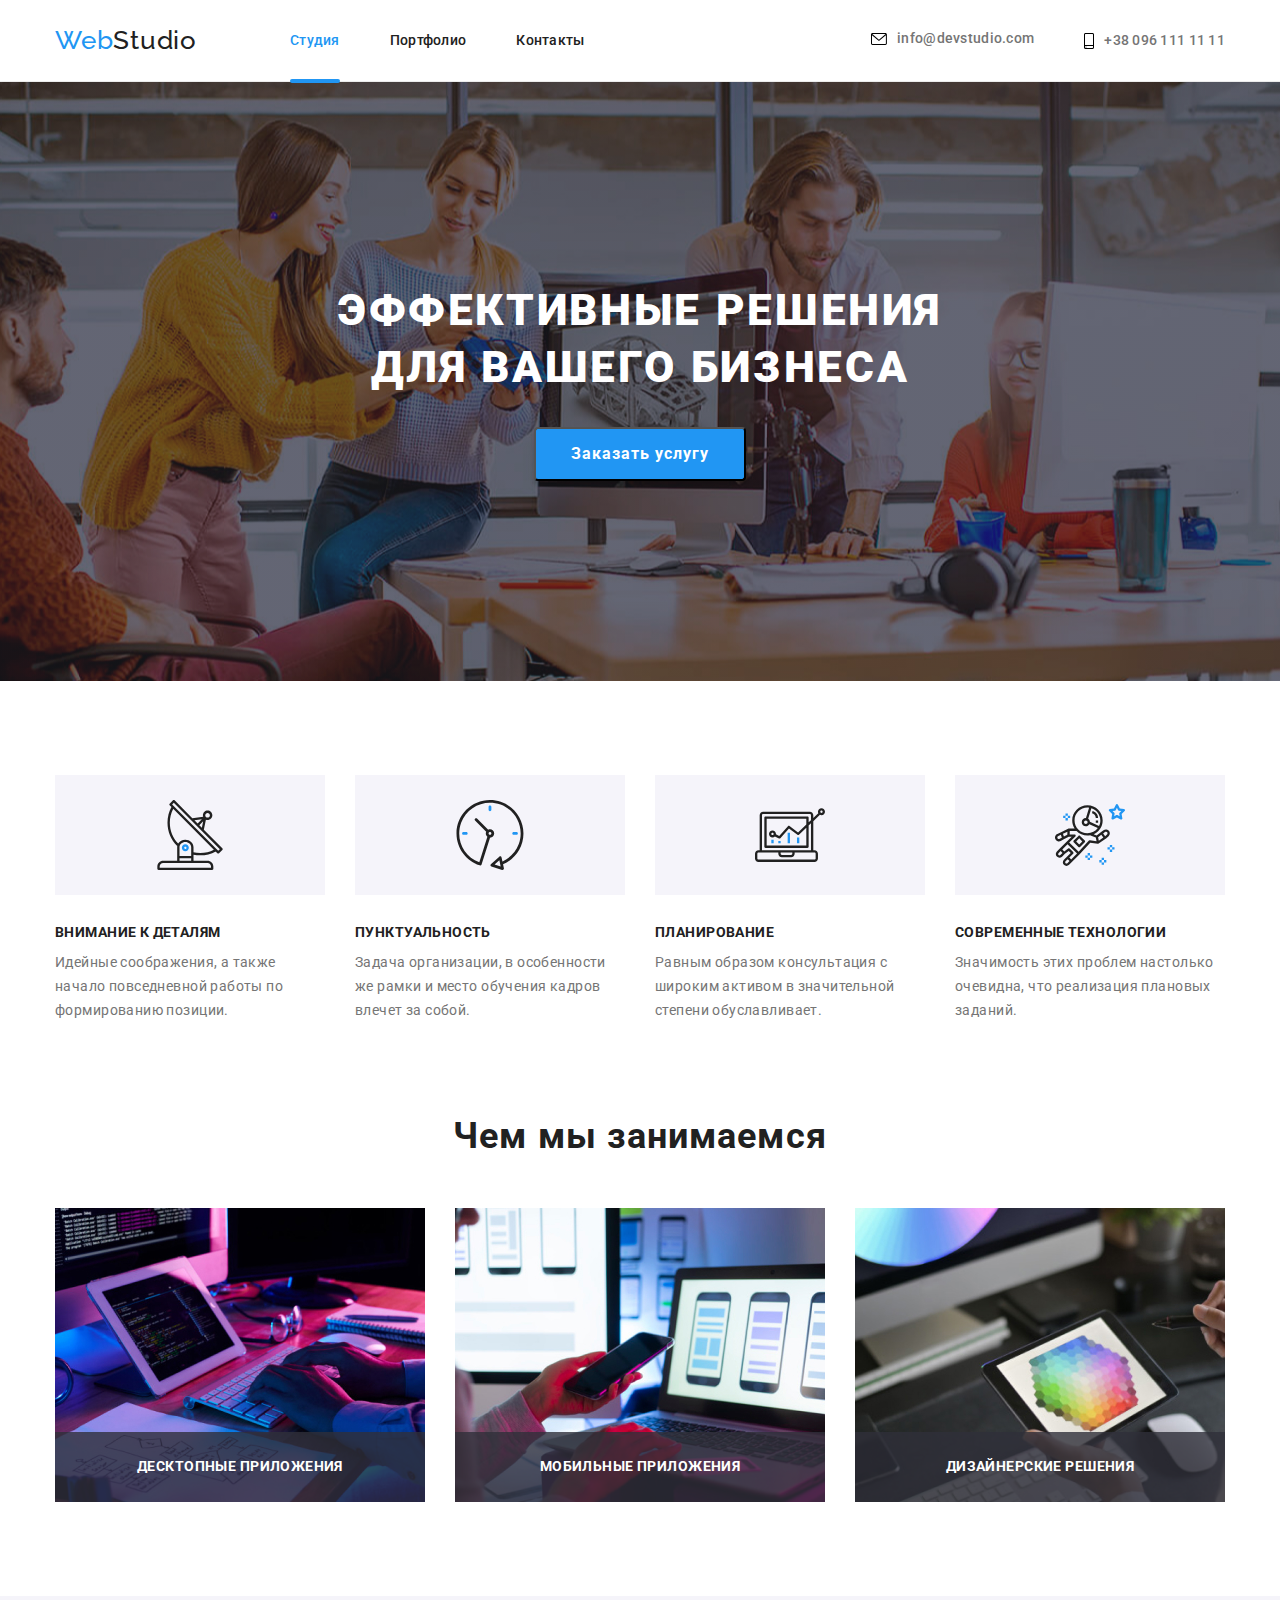
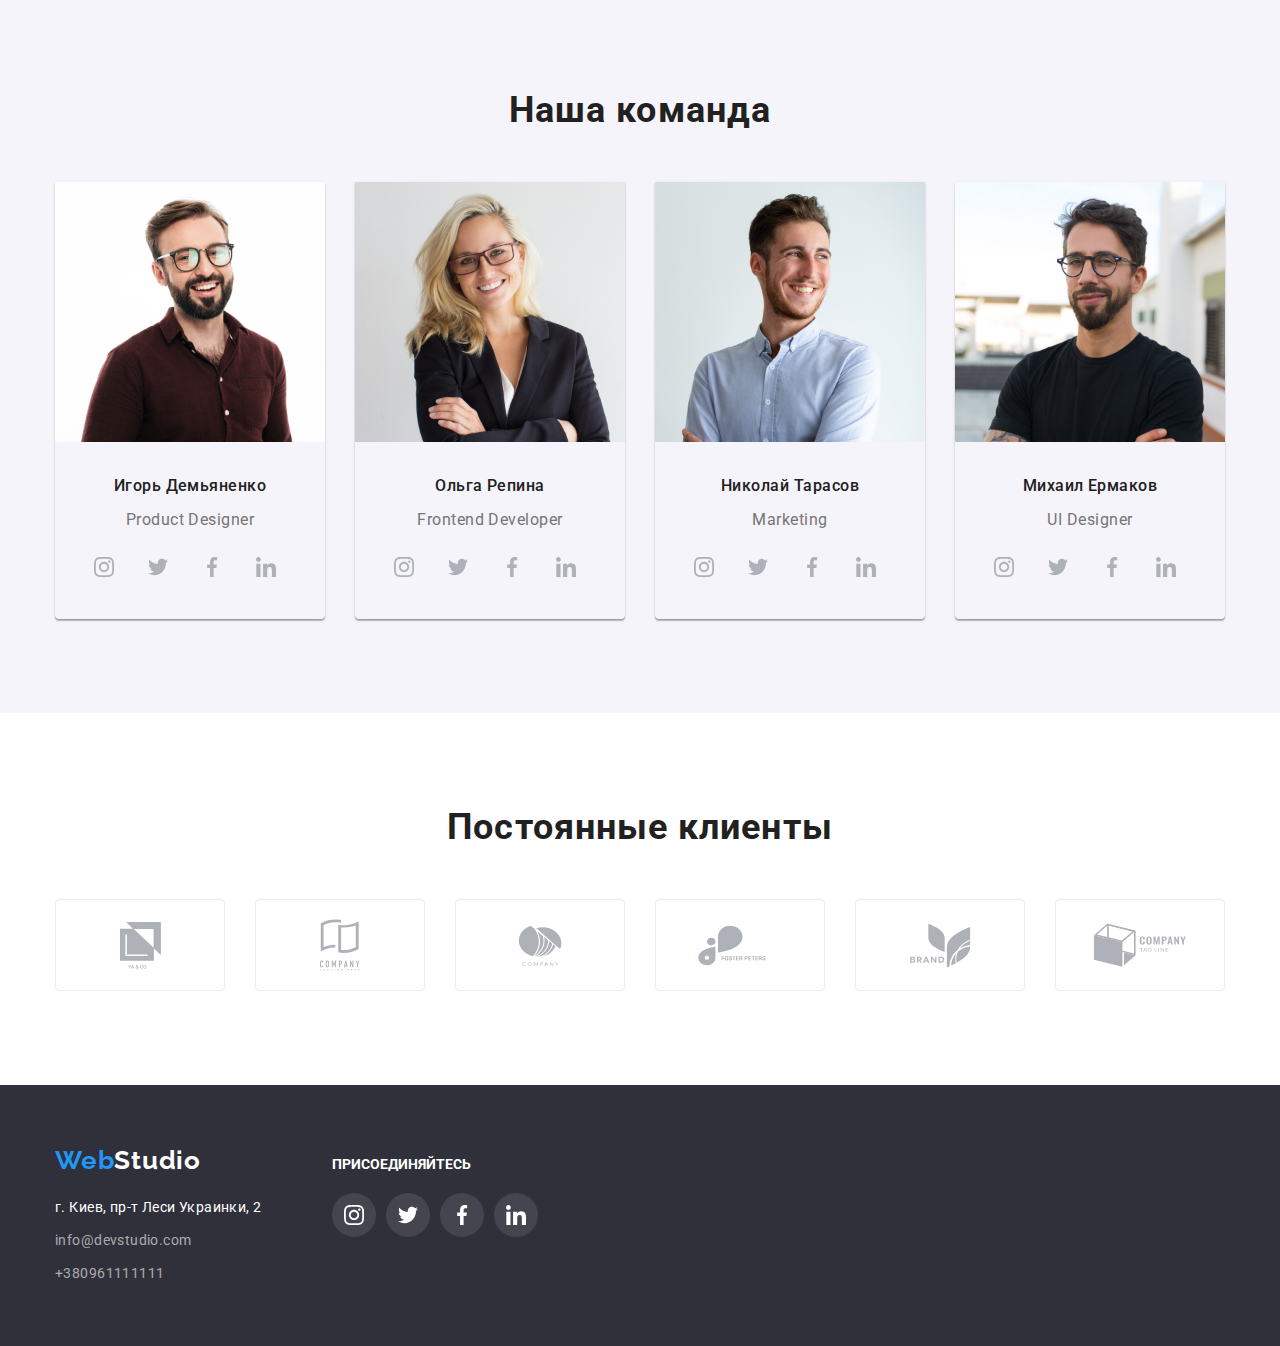
==== index.html @ 4a5f2ea4 "copy" ====
<!DOCTYPE html>
<html lang="ru">
<head>
    <meta charset="UTF-8">
    <meta http-equiv="X-UA-Compatible" content="IE=edge">
    <meta name="viewport" content="width=device-width, initial-scale=1.0">
    <title>Document</title>
    <link rel="stylesheet" href="./modern-normalize.css"/>
<link rel="preconnect" href="https://fonts.googleapis.com">
<link rel="preconnect" href="https://fonts.gstatic.com" crossorigin>
<link href="https://fonts.googleapis.com/css2?family=Raleway:wght@700&family=Roboto:wght@400;500;700;900&display=swap"
    rel="stylesheet">
    <link rel="stylesheet" href="./css/styles.css"/>
</head>
<body>
    <!-- Page header -->
        <header class="header-nav ">
            <div class="container-nav">
                <nav class="nav-site">
                    <a href="/" class="name"><span class="name-web">Web</span>Studio</a> 
                    <ul class="ul-box list-none">
                        <li class="nav-li line"><a href="./index.html" class="nav-link"><span class="stay">Студия</span></a></li>
                        <li class="nav-li"><a href="./portfolio.html" class="nav-link">Портфолио</a></li>
                        <li class="nav-li"><a href="" class="nav-link">Контакты</a></li>
                    </ul>
                </nav>
                        <ul class="nav-contact list-none">
                            <li class="contact-li">
                                <a href="mailto:info@devstudio.com" class="nav-contact-info">
                                    <svg class="icon-envelope">
                                <use href="./images/icons.svg#icon-envelope"></use>
                            </svg>info@devstudio.com</a>
                            </li>
                            <li class="contact-li">
                                <a href="tel:+380961111111" class="nav-contact-info">
                                    <svg class="icon-smartphone">
                                    <use href="./images/icons.svg#icon-smartphone"></use>
                                    </svg>+38 096 111 11 11</a>
                            </li>
                        </ul>
            </div>
        </header>
    <!-- Section-back-ground-title -->
    <main>
       
        <section class="background-desk">
            <h1 class="heading">Эффективные решения для вашего бизнеса</h1>
            <button type="button" class="head-button" data-modal-open>Заказать услугу</button>
        
                <div class="backdrop is-hidden" data-modal>
                    <div class="modal">
                        <button data-modal-close type="button" class="modal-button">&#xd7</button>
                    </div>
                    </div>
        </section>
       
    <!-- Section-our-work -->
            <section class="about-work">
                <div class="container">
                  
                    <h2 class="visually-hidden">Особенности</h2>
                        <ul class="list-none paragraph-list">
                            <li class="paragraph-work">
                                <div class="icon-box">
                                    <svg height="70px" width="70px">
                                        <use href="./images/icons.svg#icon-antenna"></use>
                                    </svg>
                                </div>
                                <h3 class="paragraph-name">Внимание к деталям</h3>
                                <p class="paragraph-team">Идейные соображения, а также начало повседневной работы по формированию позиции.</p>
                            </li>
                            <li class="paragraph-work">
                                <div class="icon-box">
                                    <svg height="70px" width="70px">
                                        <use href="./images/icons.svg#icon-clock"></use>
                                    </svg>
                                </div>
                                <h3 class="paragraph-name">Пунктуальность</h3>
                                <p class="paragraph-team">Задача организации, в особенности же рамки и место обучения кадров влечет за собой.</p>
                            </li>
                            <li class="paragraph-work">
                                <div class="icon-box">
                                    <svg height="70px" width="70px">
                                        <use href="./images/icons.svg#icon-diagram"></use>
                                    </svg>
                                </div>
                                <h3 class="paragraph-name">Планирование</h3>
                                <p class="paragraph-team">Равным образом консультация с широким активом в значительной степени обуславливает.</p></li>
                            <li class="paragraph-work">
                                <div class="icon-box">
                                    <svg height="70px" width="70px">
                                        <use href="./images/icons.svg#icon-astronaut"></use>
                                    </svg>
                                </div>
                                <h3 class="paragraph-name">Современные технологии</h3>
                                <p class="paragraph-team">Значимость этих проблем настолько очевидна, что реализация плановых заданий.</p></li>
                        </ul>
                </div>
            </section>
            <section class="image-work">
                <div class="container">
                    <h2 class="second-heading">Чем мы занимаемся</h2>
                        <ul class="list-none all-image">
                            <li class="image"><img src="./images/img11.jpg" alt="печатать на клавиатуре" width="370">
                                <h3 class="work-title">Десктопные приложения</h3>
                            </li>
                            <li class="image"><img src="./images/img12.jpg" alt="телефон и ноутбук" width="370">
                                <h3 class="work-title">Мобильные приложения</h3>
                            </li>
                            <li class="image"><img src="./images/img13.jpg" alt="планшет в руке" width="370">
                                <h3 class="work-title">Дизайнерские решения</h3>
                            </li>
                        </ul>
                </div>
            </section>     
        
    <!-- Section-our-team -->
    <section class="team">
           <div class="container">
            <h2 class="second-heading">Наша команда</h2>
                <ul class="list-none workers">
                    <li class="people-box">
                        <img src="./images/img21.jpg" alt="мужчина в очках" width="270">
                        <div class="people">
                            <h3 class="user">Игорь Демьяненко</h3> 
                            <p class="user-work">Product Designer</p>
                              <ul class="list-none icon-ul">
                                <li class="icon-item">
                                      <a class="icon-link" href="">
                                        <svg class="icon-svg" width="20px" height="20px">
                                          <use href="./images/icons.svg#icon-instagram"></use>
                                        </svg>
                                      </a>
                                </li>
                                <li class="icon-item">
                                    <a class="icon-link" href="">
                                        <svg class="icon-svg" width="20px" height="20px">
                                            <use href="./images/icons.svg#icon-twitter"></use>
                                        </svg>
                                    </a>
                                </li>
                                <li class="icon-item">
                                    <a class="icon-link" href="">
                                        <svg class="icon-svg" width="20px" height="20px">
                                            <use href="./images/icons.svg#icon-facebook"></use>
                                        </svg>
                                    </a>
                                </li>
                                <li class="icon-item">
                                    <a class="icon-link" href="">
                                        <svg class="icon-svg" width="20px" height="20px">
                                            <use href="./images/icons.svg#icon-linkedin"></use>
                                        </svg>
                                    </a>
                                </li>
                              </ul>
                        </div>
                        
                    </li>
                    <li class="people-box">
                        <img src="./images/img22.jpg" alt="женщина со светлыми волосами в очках" width="270">
                        <div class="people">
                            <h3 class="user">Ольга Репина</h3>
                            <p class="user-work">Frontend Developer</p>
                            <div class="message-icon">
                                <ul class="list-none icon-ul">
                                    <li class="icon-item">
                                        <a class="icon-link" href="">
                                            <svg class="icon-svg" width="20px" height="20px">
                                                <use href="./images/icons.svg#icon-instagram"></use>
                                            </svg>
                                        </a>
                                    </li>
                                    <li class="icon-item">
                                        <a class="icon-link" href="">
                                            <svg class="icon-svg" width="20px" height="20px">
                                                <use href="./images/icons.svg#icon-twitter"></use>
                                            </svg>
                                        </a>
                                    </li>
                                <li class="icon-item">
                                        <a class="icon-link" href="">
                                            <svg class="icon-svg" width="20px" height="20px">
                                                <use href="./images/icons.svg#icon-facebook"></use>
                                            </svg>
                                        </a>
                                    </li>
                                    <li class="icon-item">
                                        <a class="icon-link" href="">
                                            <svg class="icon-svg" width="20px" height="20px">
                                                <use href="./images/icons.svg#icon-linkedin"></use>
                                            </svg>
                                        </a>
                                    </li>
                                </ul>
                            </div>
                        </div>
                    </li>
                    <li class="people-box">
                        <img src="./images/img23.jpg" alt="мужчина с улыбкой смотрит в сторону" width="270">
                        <div class="people">
                            <h3 class="user">Николай Тарасов</h3>
                            <p class="user-work">Marketing</p>
                            <div class="message-icon">
                                <ul class="list-none icon-ul">
                                    <li class="icon-item">
                                        <a class="icon-link" href="">
                                            <svg class="icon-svg" width="20px" height="20px">
                                                <use href="./images/icons.svg#icon-instagram"></use>
                                            </svg>
                                        </a>
                                    </li>
                                    <li class="icon-item">
                                        <a class="icon-link" href="">
                                            <svg class="icon-svg" width="20px" height="20px">
                                                <use href="./images/icons.svg#icon-twitter"></use>
                                            </svg>
                                        </a>
                                    </li>
                                    <li class="icon-item">
                                        <a class="icon-link" href="">
                                            <svg class="icon-svg" width="20px" height="20px">
                                                <use href="./images/icons.svg#icon-facebook"></use>
                                            </svg>
                                        </a>
                                    </li>
                                    <li class="icon-item">
                                        <a class="icon-link" href="">
                                            <svg class="icon-svg" width="20px" height="20px">
                                                <use href="./images/icons.svg#icon-linkedin"></use>
                                            </svg>
                                        </a>
                                    </li>
                                </ul>
                            </div>
                        </div>
                    </li>
                    <li class="people-box">
                        <img src="./images/img24.jpg" alt="мужчина с бородой в очках" width="270">
                        <div class="people">
                            <h3 class="user">Михаил Ермаков</h3>
                            <p class="user-work">UI Designer</p>
                            <div class="message-icon">
                                <ul class="list-none icon-ul">
                                    <li class="icon-item">
                                        <a class="icon-link" href="">
                                            <svg class="icon-svg" width="20px" height="20px">
                                                <use href="./images/icons.svg#icon-instagram"></use>
                                            </svg>
                                        </a>
                                    </li>
                                    <li class="icon-item">
                                        <a class="icon-link" href="">
                                            <svg class="icon-svg" width="20px" height="20px">
                                                <use href="./images/icons.svg#icon-twitter"></use>
                                            </svg>
                                        </a>
                                    </li>
                                    <li class="icon-item">
                                        <a class="icon-link" href="">
                                            <svg class="icon-svg" width="20px" height="20px">
                                                <use href="./images/icons.svg#icon-facebook"></use>
                                            </svg>
                                        </a>
                                    </li>
                                    <li class="icon-item">
                                        <a class="icon-link" href="">
                                            <svg class="icon-svg" width="20px" height="20px">
                                                <use href="./images/icons.svg#icon-linkedin"></use>
                                            </svg>
                                        </a>
                                    </li>
                                </ul>
                            </div>
                        </div>
                    </li>
                </ul>
         </div>
    </section>
    <section class="clients">
        <div class="container">
            <h2 class="second-heading">Постоянные клиенты</h2>
            <div class="">
                <ul class="clients-ul list-none">
                    <li class="client-li">
                        <a class="client-link" href="">
                            <svg class="client-icon" width="41px" height="47px">
                                <use href="./images/icons.svg#icon-group-ya"></use>
                            </svg>
                        </a>
                    </li>
                    <li class="client-li">
                        <a class="client-link" href="">
                            <svg class="client-icon" width="40px" height="52px">
                                <use href="./images/icons.svg#icon-group-co"></use>
                            </svg>
                        </a>
                    </li>
                     <li class="client-li">
                        <a class="client-link" href="">
                            <svg class="client-icon" width="44px" height="41px">
                                <use href="./images/icons.svg#icon-group-com"></use>
                            </svg>
                        </a>
                    <li class="client-li">
                        <a class="client-link" href="">
                        <svg class="client-icon" width="84px" height="41px">
                            <use href="./images/icons.svg#icon-group-fost"></use>
                        </svg>
                        </a>
                    </li>
                    <li class="client-li">
                        <a class="client-link" href="">
                        <svg class="client-icon" width="63px" height="45px">
                            <use href="./images/icons.svg#icon-group-brand"></use>
                        </svg>
                        </a>
                    </li>
                    <li class="client-li">
                        <a class="client-link" href="">
                        <svg class="client-icon" width="94px" height="44px">
                            <use href="./images/icons.svg#icon-group-tag"></use>
                        </svg>
                        </a>
                    </li>
                </ul>
            </div>

        </div>
    </section>
    </main>
    <!-- Footer-adress -->
        <footer class="footer-adress background-desk-footer">
            <div class="container footer-boxes">
                    <div>
                        <a href="/" class="name-footer"><span class="name-web">Web</span><span class="studio">Studio</span>
                        </a>
                            <address> 
                                    <p class="street">г. Киев, пр-т Леси Украинки, 2</p>
                                <ul class="list-none">
                                    <li class="push"><a href="mailto:info@devstudio.com" class="footer-contact">info@devstudio.com</a></li>
                                    <li class="push"><a href="tel:+380961111111" class="footer-contact">+380961111111</a></li>
                                </ul>
                            </address>
                    </div>
                    <div class="connect-block">
                            <h3 class="connect-titles">присоединяйтесь</h3>
                            <ul class="connect-list list-none">
                                <li class="connect-item">
                                    <a class="connect-link" href="">
                                        <svg class="connect-svg" width="20px" height="20px">
                                            <use href="./images/icons.svg#icon-instagram"></use>
                                        </svg>
                                    </a>
                                </li>
                                <li class="connect-item">
                                    <a class="connect-link" href="">
                                        <svg class="connect-svg" width="20px" height="20px">
                                            <use href="./images/icons.svg#icon-twitter"></use>
                                        </svg>
                                    </a>
                                </li>
                                <li class="connect-item">
                                    <a class="connect-link" href="">
                                        <svg class="connect-svg" width="20px" height="20px">
                                            <use href="./images/icons.svg#icon-facebook"></use>
                                        </svg>
                                    </a>
                                </li>
                                <li class="connect-item">
                                    <a class="connect-link" href="">
                                        <svg class="connect-svg" width="20px" height="20px">
                                            <use href="./images/icons.svg#icon-linkedin"></use>
                                        </svg>
                                    </a>
                                </li>
                            </ul>
                        </div>
                 </div>
        </footer>
        <script src="./js/modal.js"></script>
</body>
</html>
---- css/styles.css ----
:root {
  --them-colour: #2196f3;
  --them-colour-two: #2f303a;

  --text-primary: #212121;
  --text-primary-second: #757575;
  --container-set: 30px;
}

body {
  font-family: "Roboto";
  list-style: none;
}
/* отменяю точки */
.list-none {
  list-style: none;
  margin: 0;
  padding: 0;
}
.visually-hidden {
  position: absolute;
  clip: rect(0 0 0 0);
  width: 1px;
  height: 1px;
  margin: -1px;
}

img {
  display: block;
  max-width: 100%;
}

/* хедер */
.name {
  font-family: Raleway;
  font-style: normal;
  font-weight: bold;
  font-size: 26px;
  line-height: 1.2;
  letter-spacing: 0.03em;
  color: #000000;
  text-decoration: none;
  margin-right: 93px;
}
.name-web {
  color: var(--them-colour);
}
.nav-site a {
  color: #212121;
  text-decoration: none;
  font-weight: 500;
  transition: color 250ms cubic-bezier(0.4, 0, 0.2, 1);
}

.stay {
  color: #2196f3;
}
.contact-li a:hover,
.contact-li a:focus {
  color: var(--them-colour);
}
.nav-contact-info {
  color: var(--text-primary-second);
  text-decoration: none;
  font-weight: 500;
  font-size: 14px;
  line-height: 1.1px;
  letter-spacing: 0.02em;
  display: flex;
  align-items: center;
  transition: color 250ms cubic-bezier(0.4, 0, 0.2, 1);
}

.nav-link {
  font-weight: 500;
  font-size: 14px;
  line-height: 1.1px;
  letter-spacing: 0.02em;
}
.nav-link:hover,
.nav-link:focus {
  color: var(--them-colour);
}
/* бекграунд */
.background-desk {
  background: #2f303a;
  padding: 200px 0;
  background-image: linear-gradient(
      to right,
      rgba(47, 48, 58, 0.4),
      rgba(47, 48, 58, 0.4)
    ),
    url("../images/img-bgd.jpg");
  background-position: center;
  background-size: 1600px;
  background-repeat: no-repeat;
}
.background-desk-footer {
  background: #2f303a;
  padding: 200px 0;
}
.background-desk > h1 .background-desk-footer {
  background: #2f303a;
  width: 1600px;
  height: 252px;
}

.head-button {
  background: #2196f3;
  box-shadow: 0px 4px 4px rgba(0, 0, 0, 0.15);
  border-radius: 4px;
  font-weight: bold;
  font-size: 16px;
  line-height: 1.9;
  cursor: pointer;
  padding: 10px 35px 10px 35px;

  /* текст кнопки */
  align-items: center;
  text-align: center;
  letter-spacing: 0.06em;
  margin: 0 auto;
  display: flex;
  color: #ffffff;
}
.heading {
  font-weight: 900;
  font-size: 44px;
  line-height: 1.3;
  text-align: center;
  letter-spacing: 0.06em;
  text-transform: uppercase;
  color: #ffffff;
  width: 696px;
  margin: 0 auto;
  margin-bottom: 30px;
}
/* модальное окно 1 */

.backdrop {
  position: fixed;
  width: 100%;
  height: 100%;
  left: 0px;
  top: 0px;

  background: rgba(0, 0, 0, 0.2);
}
.backdrop.is-hidden {
  visibility: hidden;
  opacity: 0;
  pointer-events: none;
}

.icon-close {
}
.modal {
  position: absolute;
  width: 528px;
  min-height: 581px;
  top: 50%;
  left: 50%;
  transform: translate(-50%, -50%);
  margin: 0 auto;
  background: #ffffff;
  box-shadow: 0px 1px 3px rgba(0, 0, 0, 0.12), 0px 1px 1px rgba(0, 0, 0, 0.14),
    0px 2px 1px rgba(0, 0, 0, 0.2);
  border-radius: 4px;
  transition: opacity 2s linear;
}

.modal-button {
  position: absolute;
  cursor: pointer;
  width: 30px;
  height: 30px;
  border-radius: 50%;
  background: #ffffff;
  border: 1px solid grey;
  top: 8px;
  right: 8px;
  font-size: 1.4em;
  transition: 0.3s linear color;
  display: flex;
  justify-content: center;
}

.modal-button:hover {
  color: var(--them-colour);
}
.paragraph-name {
  font-weight: bold;
  font-size: 14px;
  line-height: 1.14;
  letter-spacing: 0.03em;
  text-transform: uppercase;
  margin-bottom: 10px;
  color: #212121;
}

.paragraph-team {
  font-weight: normal;
  font-size: 14px;
  line-height: 1.7;
  letter-spacing: 0.03em;
  color: #757575;
  margin: 0px;
}

.team {
  padding-top: 94px;
  padding-bottom: 94px;
  background-color: #f5f4fa;
}
.second-heading {
  font-family: Roboto;
  font-style: normal;
  font-weight: bold;
  font-size: 36px;
  line-height: 1.16;
  text-align: center;
  margin-bottom: 50px;
  letter-spacing: 0.03em;
  color: #212121;
}

.user {
  font-weight: 500;
  font-size: 16px;
  line-height: 1.8;
  text-align: center;
  letter-spacing: 0.03em;
  color: #212121;
  margin-top: 0px;
}

.user-work {
  font-size: 16px;
  line-height: 1.18;
  text-align: center;
  letter-spacing: 0.03em;
  margin: 0px 0px;
  color: #757575;
  margin-bottom: 16px;
}

.footer {
  text-decoration: none;
}

.street {
  font-size: 14px;
  line-height: 1.7;
  letter-spacing: 0.03em;
  font-style: normal;
  color: #ffffff;
  margin: 0px 0px;
  margin-bottom: 9px;
}

.footer-contact {
  font-style: normal;
  font-size: 14px;
  line-height: 1.7;
  letter-spacing: 0.03em;
  text-decoration: none;
  color: rgba(255, 255, 255, 0.6);
}

.push:not(:last-child) {
  margin-bottom: 9px;
}

/* !!!!!! page two Portfolio !!!!!!*/

.studio {
  font-size: 26px;
  line-height: 1.19;
  letter-spacing: 0.03em;

  color: #ffffff;
}

.line {
  position: relative;
  display: flex;
  align-items: center;
}

.line::after {
  content: "";
  display: block;
  bottom: auto;
  width: 100%;
  height: 4px;
  position: absolute;
  background: #2196f3;
  border-radius: 4px;
  margin-top: 80px;
}

/* button-portfolio! */

.btn-all:hover,
.btn-all:focus {
  text-decoration: none;
  color: #ffffff;
  box-shadow: 0px 3px 1px rgba(0, 0, 0, 0.1), 0px 1px 2px rgba(0, 0, 0, 0.08),
    0px 2px 2px rgba(0, 0, 0, 0.12);
}
/* кнопки */
.btn-all:hover,
.btn-all:focus {
  background: #2196f3;
  border-radius: 4px;
  border-color: #f5f4fa;
}
.btn-all {
  transition: color 250ms cubic-bezier(0.4, 0, 0.2, 1),
    background-color 250ms cubic-bezier(0.4, 0, 0.2, 1),
    box-shadow 250ms cubic-bezier(0.4, 0, 0.2, 1);
}

.btn-all {
  border-radius: 4px;
  border-color: #f5f4fa;
  padding: 6px 22px;
  font-weight: 500;
  font-size: 16px;
  line-height: 1.62;
  text-align: center;
  color: #212121;
  background-color: #f5f4fa;
  cursor: pointer;
}
.btn:not(:last-child) {
  margin-right: 8px;
}

/* button-portfolio! */

.name-picture {
  font-size: 18px;
  line-height: 2;
  letter-spacing: 0.06em;
  color: #212121;
  margin-bottom: 4px;
}

.second-name-picture {
  font-size: 16px;
  line-height: 1.87;
  letter-spacing: 0.03em;
  color: #757575;
  margin: 0px;
}

/* ставим на места елементы */

/* 1 страница */

.container-nav {
  display: flex;
  align-items: center;
  width: 1200px;
  padding: 0 15px;
  margin: 0 auto;
}

.container {
  align-items: center;
  width: 1200px;
  padding: 0 15px;
  margin: 0 auto;
}
.header-nav {
  padding: 25px 0;
  border-bottom: 1px solid #ececec;
}
.ul-box {
  display: flex;
  margin: 0px;
  padding: 0px;
}
.nav-contact {
  display: flex;
  margin: 0px;
  padding: 0px;
}
.nav-site {
  display: flex;
  margin-right: auto;
  align-items: center;
}
.nav-li {
  transition: background-color 250ms cubic-bezier(0.4, 0, 0.2, 1);
}

.nav-li:not(:last-child) {
  margin-right: 50px;
}

.contact-li:not(:last-child) {
  margin-right: 50px;
}

.about-work {
  padding-top: 94px;
}

.paragraph-list {
  display: flex;
  margin-right: 30px;
}
.paragraph-work:not(:last-child) {
  margin-right: 30px;
}
.paragraph-work {
  width: 270px;
  margin: 0px;
}

/* иконки */
.icon-box {
  width: 270px;
  height: 120px;
  background-color: #f5f4fa;
  justify-content: center;
  align-items: center;
  display: flex;
  margin-bottom: 30px;
}
/* fffff */

.nav-contact-info:hover .icon-envelope,
.nav-contact-info:focus .icon-envelope,
.nav-contact-info:hover .icon-smartphone,
.nav-contact-info:focus .icon-smartphone {
  fill: var(--them-colour);
  transition: fill 250ms cubic-bezier(0.4, 0, 0.2, 1);
}

/* fffff */

.icon-envelope {
  transition: fill 250ms cubic-bezier(0.4, 0, 0.2, 1);
  justify-content: center;
  align-items: center;
  margin-right: 10px;
  width: 16px;
  height: 12px;
}

.icon-smartphone {
  transition: fill 250ms cubic-bezier(0.4, 0, 0.2, 1);
  justify-content: center;
  align-items: center;
  margin-right: 10px;
  width: 10px;
  height: 16px;
}

.icon {
  display: flex;
  justify-content: center;
  align-items: center;
}
.icon-svg {
  fill: #afb1b8;
}
.icon-svg {
  transition: fill 250ms cubic-bezier(0.4, 0, 0.2, 1);
}

.icon-link:hover .icon-svg,
.icon-link:focus .icon-svg {
  fill: #fff;
}
.icon-ul {
  display: flex;
  justify-content: center;
}

.icon-item:last-child {
  margin-right: 0;
}
.icon-link:hover,
.icon-link:focus {
  background-color: var(--them-colour);
}
.icon-link {
  transition: background-color 250ms cubic-bezier(0.4, 0, 0.2, 1);
  display: flex;
  margin-right: 10px;
  width: 44px;
  height: 44px;
  justify-content: center;
  align-items: center;
  border-radius: 50%;
}
/* иконки */

/* постоянные клиенты  */
.clients {
  padding-top: 94px;
  padding-bottom: 94px;
}
.clients-ul {
  text-decoration: none;
  display: flex;
  justify-content: center;
}

.client-li {
  margin-right: 30px;
}
.client-li:last-child {
  margin-right: 0;
}
.client-link {
  transition: border 250ms cubic-bezier(0.4, 0, 0.2, 1);

  width: 170px;
  height: 92px;
  border: 1px solid #ececec;
  border-radius: 4px;
  display: flex;
  justify-content: center;
  align-items: center;
}
.client-icon {
  transition: fill 250ms cubic-bezier(0.4, 0, 0.2, 1);
}
.client-icon {
  fill: #afb1b8;
}
.client-link:hover .client-icon,
.client-link:focus .client-icon {
  fill: var(--them-colour);
}
.client-link:hover,
.client-link:focus {
  border: 1px solid var(--them-colour);
}

/* постоянные клиенты  */
.image-work {
  padding-top: 94px;
  padding-bottom: 94px;
}

.all-image {
  display: flex;
}

.image:not(:last-child) {
  margin-right: 30px;
}

.work-title {
  position: absolute;
  bottom: 0;
  width: 100%;

  height: 70px;

  display: flex;
  align-items: center;
  justify-content: center;

  color: #ffffff;
  background: rgba(47, 48, 58, 0.8);

  font-weight: 700;
  font-size: 14px;
  line-height: 1.14;
  letter-spacing: 0.03em;
  text-transform: uppercase;
}

.image {
  position: relative;
}
.all-image {
  display: flex;
}

.workers {
  display: flex;
}
.people-box:not(:last-child) {
  margin-right: 30px;
}
.user {
  margin-bottom: 10px;
}

.people-box {
  box-shadow: 0px 1px 3px rgb(0 0 0 / 12%), 0px 1px 1px rgb(0 0 0 / 14%),
    0px 2px 1px rgb(0 0 0 / 20%);
  border-radius: 0px 0px 4px 4px;
  background-color: var(--primary-background-color);
}

.people {
  padding: 30px 0px 30px 0px;
}
h1,
h2,
h3,
h4,
h5,
h6 {
  margin: 0;
}

/* присоединяйтесь */
.footer-container {
  display: flex;
  width: 1170px;
  height: 140p;
}
.footer-boxes {
  display: flex;
  align-items: baseline;
}
.connect-block {
  margin-left: 70px;
}
.connect-titles {
  margin-bottom: 20px;
  color: #fff;
  font-weight: 700;
  font-size: 14px;
  line-height: 1.14;
  text-transform: uppercase;
}
.connect-list {
  display: flex;
}
.connect-item:last-child {
  margin-right: 0;
}
.connect-link:hover,
.connect-link:focus {
  background-color: var(--them-colour);
}
.connect-link {
  transition: background-color 250ms cubic-bezier(0.4, 0, 0.2, 1);
  display: flex;
  width: 44px;
  height: 44px;
  margin-right: 10px;
  border-radius: 50%;
  align-items: center;
  justify-content: center;
  background-color: rgba(255, 255, 255, 0.1);
}
.connect-svg {
  transition: fill 250ms lcubic-bezier(0.4, 0, 0.2, 1);

  width: 20px;
  fill: #fff;
}
/* присоединяйтесь */

/* 2 page */

.section {
  padding-top: 94px;
  padding-bottom: 94px;
}
.container-item {
  padding-left: 5px;
  padding-right: 5px;
  margin-left: auto;
  margin-right: auto;
}

.container-all {
  justify-content: center;
  display: flex;
  margin-bottom: 50px;
}

.container-btn {
  display: flex;
  flex-wrap: wrap;
  justify-content: center;
  margin-bottom: 34px;
}

/* с репетой */

.container-set {
  align-items: center;
  display: flex;
  flex-wrap: wrap;
  padding: 0px;
  margin: 0px;

  margin-top: calc(-1 * var(--container-set));
  margin-left: calc(-1 * var(--container-set));
}
.container-set > .container-picture {
  flex-basis: calc(100% / 3 - var(--container-set));

  margin-left: var(--container-set);
  margin-top: var(--container-set);
}
.container-picture a {
  transition: box-shadow 250ms cubic-bezier(0.4, 0, 0.2, 1);
}

.text-box {
  position: relative;
  padding: 20px 24px 20px 24px;
  background: #ffffff;
  border: 1px solid #eeeeee;
  box-sizing: border-box;
}

.box-transform {
  position: relative;
  overflow: hidden;
}

.link-picture {
  overflow: hidden;
}
.link-picture:hover .text-transform,
.link-picture:focus .text-transform {
  transform: translateY(0);
}

.text-transform {
  position: absolute;
  margin: 0 auto;

  top: 0;
  left: 0;
  width: 100%;
  height: 100%;
  color: #ffffff;
  font-size: 18px;
  line-height: 1.56;
  letter-spacing: 0.03em;
  background: rgba(33, 150, 243, 0.9);
  padding: 63px 24px;
  transform: translateY(100%);
  transition: transform 250ms cubic-bezier(0.4, 0, 0.2, 1);
}

.link-picture {
  cursor: pointer;
  display: block;
  text-decoration: none;
}
/* с репетой */
.link-picture:hover,
.link-picture:focus {
  box-shadow: 0px 1px 1px rgba(0, 0, 0, 0.12), 0px 4px 4px rgba(0, 0, 0, 0.06),
    1px 4px 6px rgba(0, 0, 0, 0.16);
}
/* с репетой */

.name-footer {
  font-family: Raleway;
  font-style: normal;
  font-weight: bold;
  font-size: 26px;
  line-height: 1.2;
  letter-spacing: 0.03em;
  color: #000000;
  text-decoration: none;
  display: block;
  margin-bottom: 20px;
}
.footer-adress {
  text-decoration: none;
  padding: 60px 0px;
  display: flex;
}
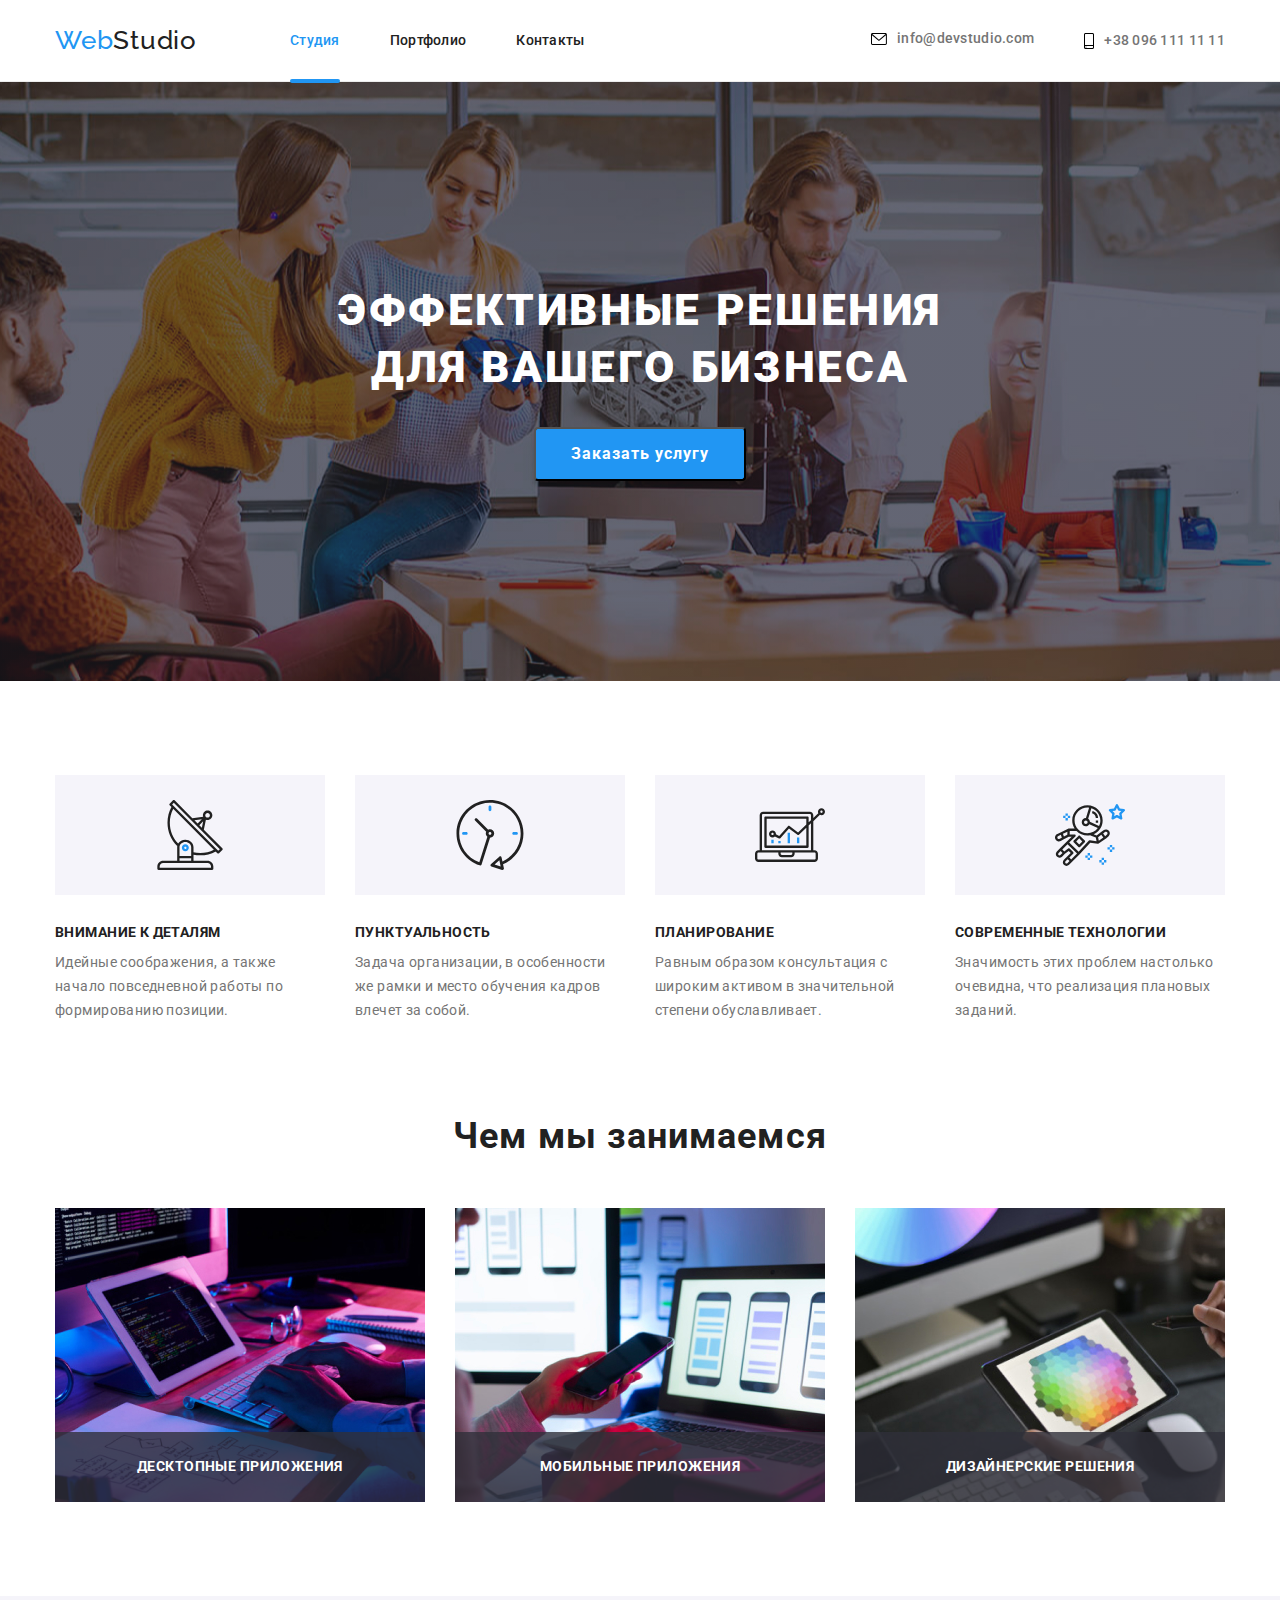
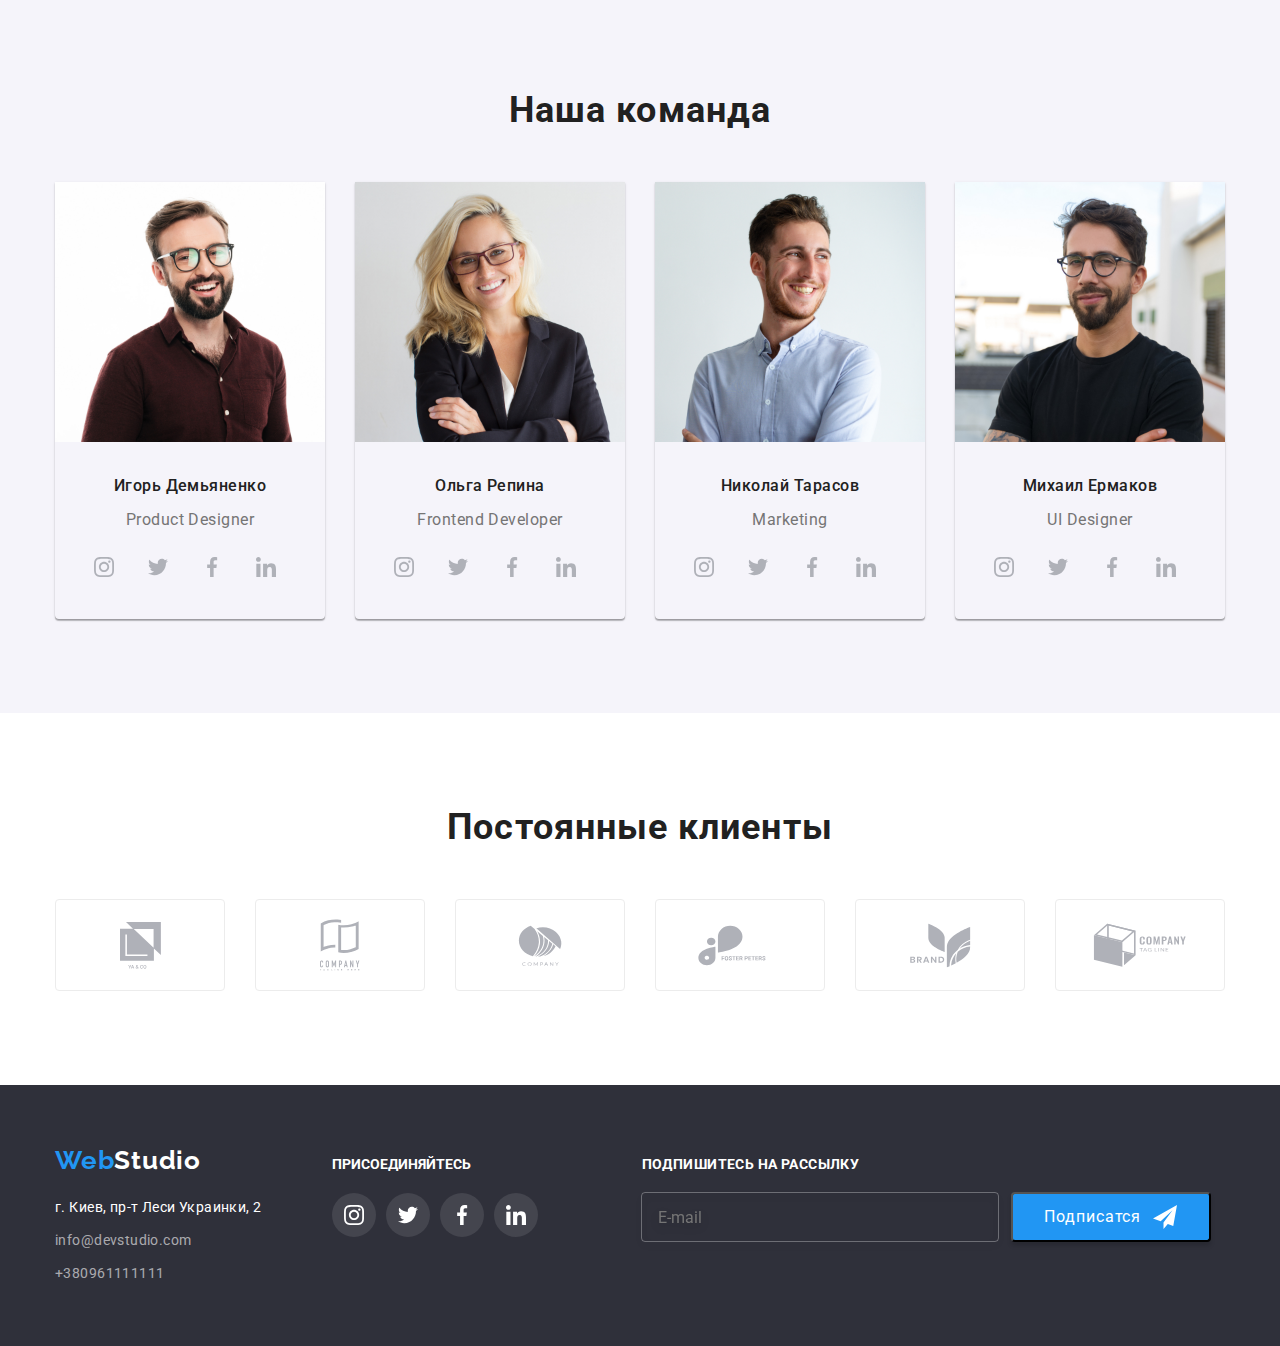
==== commit 4963ca01: "DZ6" ====
--- a/index.html
+++ b/index.html
@@ -50,8 +50,54 @@
                 <div class="backdrop is-hidden" data-modal>
                     <div class="modal">
                         <button data-modal-close type="button" class="modal-button">&#xd7</button>
+                    <b class="modal-head">Оставьте свои данные, мы вам перезвоним</b>
+                   <form class="modal-form">
+                        <label class="input-box">
+                            Имя
+                            <input type="text" name="user-name" class="form-input" required>
+                                <span class="form-icon">
+                                    <svg class="icons-svg" height="18px" width="18px">
+                                        <use href="images/icons.svg#icon-person" ></use>
+                                    </svg>
+                                </span>
+                        </label>
+                        <label class="input-box">
+                            Телефон
+                            <input type="tel" class="form-input" pattern="[0-9]{10}" title="0963880505" required>
+                                <span class="form-icon">
+                                    <svg class="icons-svg" height="18px" width="18px">
+                                        <use href="images/icons.svg#icon-phone"></use>
+                                    </svg>
+                                </span>
+                        </label>
+                        <label class="input-box">
+                            Почта
+                            <input type="email" class="form-input">
+                                <span class="form-icon">
+                                    <svg class="icons-svg" height="18px" width="18px">
+                                        <use href="images/icons.svg#icon-email"></use>
+                                    </svg>
+                                </span>
+                        </label>
+                        <label class="input-box">
+                            Комментарий
+                           <textarea name="" id="" class="form-comment" placeholder="Введите текст"></textarea>
+                        </label>
+                       
+                            <input type="checkbox" class="form-checkbox" id="policy-chek">
+                        <label class="input-checkbox" for="policy-chek">Соглашаюсь с рассылкой и принимаю <a href="#" class="check-link">Условия договора</a>
+                           
+                                <span class="form-icon-check">
+                                    <svg class="icons-svg-chek" height="16px" width="15px">
+                                        <use href="images/icons.svg#icon-check-input"></use>
+                                    </svg>
+                                </span>
+                        </label> 
+                            <button type="submit" class="form-btn">Отправить</button>
+                   </form>
+                
                     </div>
-                    </div>
+                </div>
         </section>
        
     <!-- Section-our-work -->
@@ -376,7 +422,23 @@
                                 </li>
                             </ul>
                         </div>
-                 </div>
+                        <div class="btn-send">
+                            <h4 class="footer-label">Подпишитесь на рассылку</h4>
+                            <form action="" class="form-email">
+                               <label for="">
+                                    <input type="text" placeholder="E-mail" class="footer-input">
+                        </label>
+                               
+                                <button type="submit" class="form-btn-footer">Подписатся
+                                    <svg class="icon-fly" width="24px" height="24px">
+                                        <use href="./images/icons.svg#icon-send"></use>
+                                    </svg>
+                                </button>
+                            </form>
+                    
+                        </div>
+                    </div>
+              
         </footer>
         <script src="./js/modal.js"></script>
 </body>
--- a/css/styles.css
+++ b/css/styles.css
@@ -152,8 +152,6 @@
   pointer-events: none;
 }
 
-.icon-close {
-}
 .modal {
   position: absolute;
   width: 528px;
@@ -167,6 +165,7 @@
     0px 2px 1px rgba(0, 0, 0, 0.2);
   border-radius: 4px;
   transition: opacity 2s linear;
+  padding: 40px;
 }
 
 .modal-button {
@@ -188,6 +187,124 @@
 .modal-button:hover {
   color: var(--them-colour);
 }
+.modal-head {
+  display: block;
+  font-size: 20px;
+  line-height: 1.1;
+  text-align: center;
+  letter-spacing: 0.03em;
+  margin-bottom: 12px;
+  color: #212121;
+}
+.input-box {
+  display: block;
+  position: relative;
+  font-size: 12px;
+  line-height: 1.16;
+  margin-bottom: 20px;
+  letter-spacing: 0.01em;
+
+  color: #757575;
+}
+
+.icons-svg {
+  display: block;
+  position: absolute;
+  top: 50%;
+  left: 10px;
+
+  transition: 0.3s linear fill;
+}
+.form-input,
+.form-comment {
+  width: 100%;
+  height: 40px;
+  margin-top: 4px;
+  border: 1px solid rgba(33, 33, 33, 0.2);
+  box-sizing: border-box;
+  border-radius: 4px;
+  padding: 0 10px 0 42px;
+  transition: 0.3s linear border;
+}
+.form-input:focus {
+  outline: none;
+  border: 1px solid var(--them-colour);
+}
+.form-input:focus + .icons-svg,
+.form-input:hover + .icons-svg {
+  fill: var(--them-colour);
+}
+.form-comment {
+  font-family: inherit;
+  resize: none;
+  height: 120px;
+  padding: 12px 16px;
+}
+.form-comment::placeholder {
+  color: rgba(117, 117, 117, 0, 5);
+}
+.form-comment:focus {
+  outline: none;
+  border: 1px solid var(--them-colour);
+}
+.input-checkbox,
+.icons-svg-chek {
+  display: flex;
+  align-items: center;
+  font-size: 14px;
+  color: #757575;
+}
+.input-checkbox a {
+  color: var(--them-colour);
+}
+.form-checkbox {
+  position: absolute;
+  clip: rect(0 0 0 0);
+  width: 1px;
+  height: 1px;
+  border: 0px;
+  padding: 0px;
+  margin: -1px;
+  overflow: hidden;
+}
+/* .form-checkbox:hover,
+.form-checkbox:focus {
+  border: 0px;
+} */
+.form-checkbox:checked ~ .input-checkbox::before {
+  border: 0px;
+}
+.input-checkbox::before {
+  content: "";
+  height: 16px;
+  width: 16px;
+  border: 2px solid #212121;
+  border-radius: 2px;
+  margin-right: 7px;
+}
+.form-icon-check {
+  display: block;
+  position: fixed;
+}
+.check-link {
+  margin-left: 5px;
+}
+
+.form-btn {
+  align-items: center;
+  text-align: center;
+  letter-spacing: 0.06em;
+  cursor: pointer;
+  height: 50px;
+  width: 200px;
+  margin-top: 30px;
+  margin-left: 120px;
+  color: #ffffff;
+  background: #188ce8;
+  box-shadow: 0px 4px 4px rgba(0, 0, 0, 0.15);
+  border-radius: 4px;
+}
+
 .paragraph-name {
   font-weight: bold;
   font-size: 14px;
@@ -781,3 +898,57 @@
   padding: 60px 0px;
   display: flex;
 }
+.footer-label {
+  font-size: 14px;
+  line-height: 16px;
+  letter-spacing: 0.03em;
+  text-transform: uppercase;
+  margin-bottom: 20px;
+  color: #ffffff;
+  margin-left: 94px;
+}
+
+.btn-send {
+  align-content: center;
+  align-items: center;
+  justify-content: center;
+}
+.form-email {
+  display: flex;
+  margin-left: 93px;
+
+  height: 50px;
+}
+.form-email::placeholder {
+  color: rgba(255, 255, 255, 0, 6);
+}
+.footer-input {
+  width: 358px;
+  height: 50px;
+  background-color: #ffffff00;
+  border: 1px solid rgba(255, 255, 255, 0.3);
+  box-sizing: border-box;
+  filter: drop-shadow(0px 4px 4px rgba(0, 0, 0, 0.15));
+  border-radius: 4px;
+  padding-left: 16px;
+}
+.form-btn-footer {
+  width: 200px;
+  height: 50px;
+  font-size: 16px;
+  line-height: 1.9;
+  display: flex;
+  align-items: center;
+  text-align: center;
+  letter-spacing: 0.06em;
+  margin-left: 12px;
+  color: #ffffff;
+  justify-content: center;
+  background: #2196f3;
+  box-shadow: 0px 4px 4px rgba(0, 0, 0, 0.15);
+  border-radius: 4px;
+}
+
+.icon-fly {
+  margin-left: 12px;
+}
